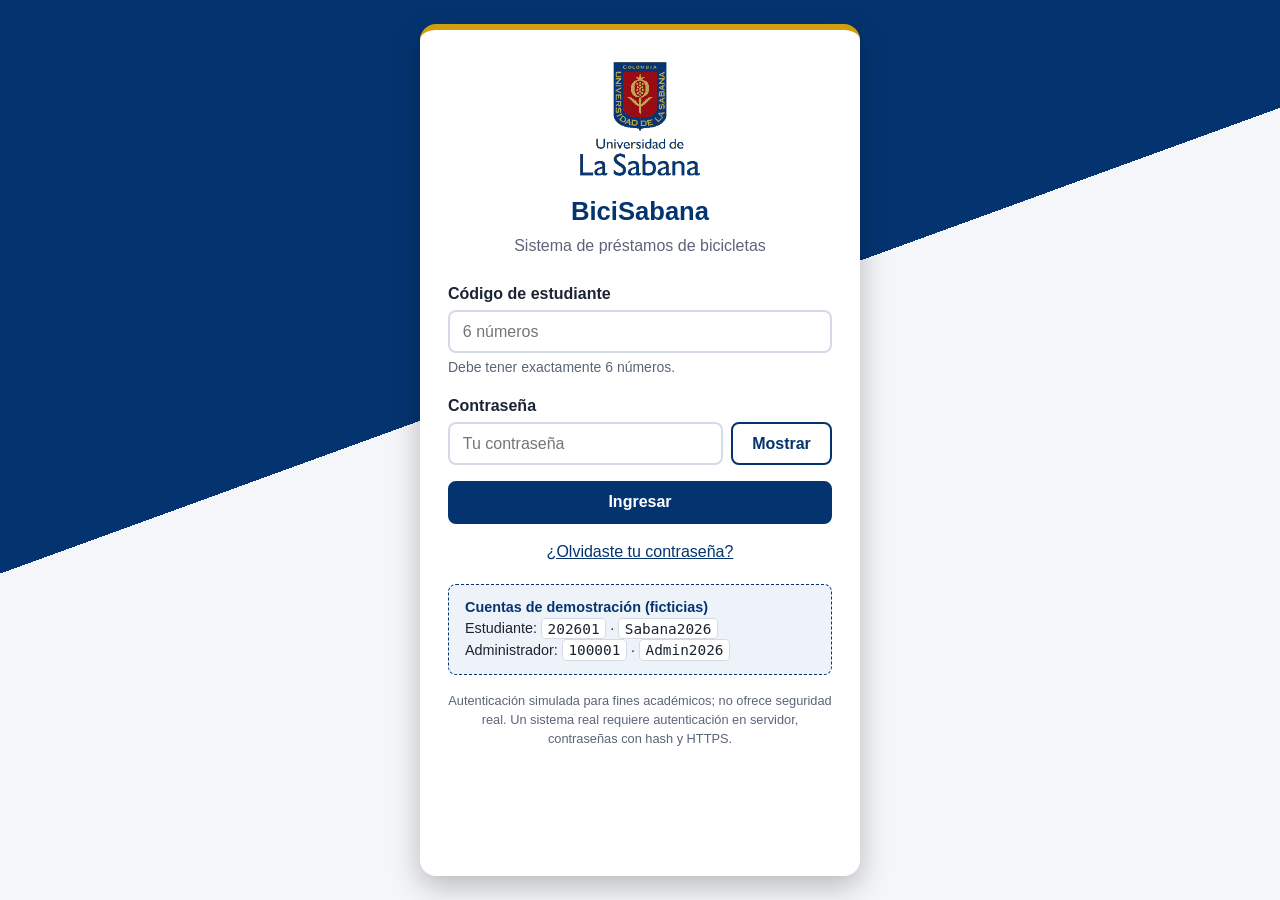
==== index.html @ 3905d055 "Mockup BiciSabana con inicio de sesion simulado, logo y paleta de La Sabana" ====
<!DOCTYPE html>
<html lang="es">
<head>
  <meta charset="utf-8">
  <meta name="viewport" content="width=device-width, initial-scale=1">
  <title>Iniciar sesión · BiciSabana</title>
  <meta name="description" content="Mockup académico del Sistema de Préstamos de BiciSabana (caso ficticio).">
  <link rel="stylesheet" href="css/styles.css">
</head>
<body class="login-pagina">
  <a class="skip" href="#formulario">Saltar al formulario</a>
  <main class="login-tarjeta">
    <img class="logo" src="assets/logo.png" alt="Escudo de la Universidad de La Sabana">
    <h1>BiciSabana</h1>
    <p class="sub">Sistema de préstamos de bicicletas</p>

    <div id="mensaje" class="msg" role="alert" aria-live="assertive"></div>

    <form id="formulario" novalidate>
      <div class="campo">
        <label for="codigo">Código de estudiante</label>
        <input id="codigo" type="text" inputmode="numeric" maxlength="6" autocomplete="username" aria-describedby="ayuda-codigo" placeholder="6 números">
        <p id="ayuda-codigo" class="ayuda">Debe tener exactamente 6 números.</p>
      </div>
      <div class="campo">
        <label for="clave">Contraseña</label>
        <div class="fila-pass">
          <input id="clave" type="password" autocomplete="current-password" placeholder="Tu contraseña">
          <button type="button" id="ver" class="btn sec" aria-pressed="false" aria-controls="clave">Mostrar</button>
        </div>
      </div>
      <button type="submit" id="entrar" class="btn" style="width:100%">Ingresar</button>
      <p style="text-align:center;margin:1rem 0 0"><button type="button" id="olvido" class="btn link">¿Olvidaste tu contraseña?</button></p>
    </form>

    <div class="demo" aria-label="Cuentas de demostración">
      <strong>Cuentas de demostración (ficticias)</strong><br>
      Estudiante: <code>202601</code> · <code>Sabana2026</code><br>
      Administrador: <code>100001</code> · <code>Admin2026</code>
    </div>
    <p class="aviso-seg">Autenticación simulada para fines académicos; no ofrece seguridad real. Un sistema real requiere autenticación en servidor, contraseñas con hash y HTTPS.</p>
  </main>

  <script src="js/datos.js"></script>
  <script src="js/auth.js"></script>
  <script>
    (function () {
      if (Auth.sesion()) { window.location.replace("app.html"); return; }

      const msg = document.getElementById("mensaje");
      const mostrar = (tipo, texto) => { msg.className = "msg " + tipo; msg.textContent = texto; };

      // Mensajes por redirección (inactividad o acceso sin sesión)
      const motivo = new URLSearchParams(location.search).get("motivo");
      if (motivo === "inactividad") mostrar("aviso", "Tu sesión se cerró por inactividad. Ingresa de nuevo.");
      if (motivo === "protegida") mostrar("aviso", "Inicia sesión para ver esa pantalla.");
      if (motivo === "salida") mostrar("ok", "Cerraste sesión correctamente. ¡Hasta pronto!");

      const clave = document.getElementById("clave");
      const ver = document.getElementById("ver");
      ver.addEventListener("click", () => {
        const oculto = clave.type === "password";
        clave.type = oculto ? "text" : "password";
        ver.textContent = oculto ? "Ocultar" : "Mostrar";
        ver.setAttribute("aria-pressed", String(oculto));
      });

      document.getElementById("olvido").addEventListener("click", () =>
        mostrar("aviso", "Función simulada: en el sistema real se enviaría un enlace de recuperación a tu correo institucional."));

      const boton = document.getElementById("entrar");
      let reloj;
      function vigilarBloqueo() {
        clearInterval(reloj);
        const actualizar = () => {
          const s = Auth.segundosBloqueo();
          boton.disabled = s > 0;
          if (s > 0) mostrar("aviso", `Demasiados intentos. Intenta de nuevo en ${s} segundos.`);
          else if (msg.textContent.startsWith("Demasiados")) { mostrar("ok", "Ya puedes intentarlo de nuevo."); clearInterval(reloj); }
        };
        actualizar();
        if (Auth.segundosBloqueo() > 0) reloj = setInterval(actualizar, 1000);
      }
      vigilarBloqueo();

      document.getElementById("formulario").addEventListener("submit", async (e) => {
        e.preventDefault();
        boton.disabled = true;
        try {
          const r = await Auth.iniciarSesion(document.getElementById("codigo").value, clave.value);
          if (r.ok) { window.location.href = "app.html"; return; }
          mostrar(r.tipo, r.mensaje);
          clave.value = "";
        } catch (err) {
          mostrar("error", "Algo salió mal. Intenta de nuevo.");
        }
        boton.disabled = false;
        vigilarBloqueo();
      });
    })();
  </script>
</body>
</html>
---- css/styles.css ----
/* BiciSabana · Mockup académico · Paleta extraída del logo de la Universidad de La Sabana */
:root {
  --azul: #043470;        /* primario: encabezados, botones, estado Disponible */
  --azul-osc: #02234d;
  --rojo: #9c080c;        /* acento fuerte: alertas, estado Prestada */
  --dorado: #d0a00c;      /* acento: detalles y foco (sobre azul o como borde) */
  --blanco: #ffffff;
  --fondo: #f4f6fa;
  --texto: #1b2433;
  --gris: #5b6577;
  --borde: #d5dbe6;
  --radio: 12px;
  --sombra: 0 2px 10px rgba(4, 52, 112, .12);
}
* { box-sizing: border-box; }
html { scroll-padding-top: 1rem; }
body {
  margin: 0; font-family: "Segoe UI", Roboto, "Helvetica Neue", Arial, sans-serif;
  background: var(--fondo); color: var(--texto); line-height: 1.5; min-height: 100vh;
  display: flex; flex-direction: column;
}
img { max-width: 100%; height: auto; }
:focus-visible { outline: 3px solid var(--dorado); outline-offset: 2px; }
.skip { position: absolute; left: -999px; top: 0; background: var(--dorado); color: #000; padding: .5rem 1rem; z-index: 10; }
.skip:focus { left: 0; }

/* Botones */
.btn {
  background: var(--azul); color: var(--blanco); border: 2px solid var(--azul);
  padding: .65rem 1.2rem; border-radius: 8px; font-size: 1rem; font-weight: 600; cursor: pointer;
}
.btn:hover { background: var(--azul-osc); }
.btn:disabled { opacity: .55; cursor: not-allowed; }
.btn.sec { background: var(--blanco); color: var(--azul); }
.btn.sec:hover { background: #e8eef8; }
.btn.peligro { background: var(--rojo); border-color: var(--rojo); }
.btn.link { background: none; border: none; color: var(--azul); text-decoration: underline; padding: 0; font-weight: 500; }

/* Formularios */
label { display: block; font-weight: 600; margin-bottom: .25rem; }
input[type=text], input[type=password], input[type=search] {
  width: 100%; padding: .65rem .8rem; border: 2px solid var(--borde); border-radius: 8px;
  font-size: 1rem; background: var(--blanco); color: var(--texto);
}
input:focus { border-color: var(--azul); }
.campo { margin-bottom: 1rem; }
.ayuda { color: var(--gris); font-size: .875rem; margin: .25rem 0 0; }
.fila-pass { display: flex; gap: .5rem; }
.fila-pass .btn { white-space: nowrap; }

/* Mensajes */
.msg { padding: .75rem 1rem; border-radius: 8px; margin: 1rem 0; border-left: 6px solid; font-weight: 500; }
.msg:empty { display: none; }
.msg.ok { background: #e6eefb; border-color: var(--azul); color: var(--azul-osc); }
.msg.aviso { background: #fff6dc; border-color: var(--dorado); color: #5a4300; }
.msg.error { background: #fbe9ea; border-color: var(--rojo); color: #6e0508; }

/* Login */
.login-pagina { align-items: center; justify-content: center; padding: 1.5rem;
  background: linear-gradient(160deg, var(--azul) 0 42%, var(--fondo) 42% 100%); }
.login-tarjeta { background: var(--blanco); width: 100%; max-width: 440px; border-radius: 16px;
  box-shadow: 0 10px 30px rgba(0,0,0,.25); padding: 2rem 1.75rem; border-top: 6px solid var(--dorado); }
.login-tarjeta .logo { display: block; margin: 0 auto 1rem; width: 120px; }
.login-tarjeta h1 { text-align: center; color: var(--azul); margin: 0 0 .25rem; font-size: 1.6rem; }
.login-tarjeta .sub { text-align: center; color: var(--gris); margin: 0 0 1.5rem; }
.demo { background: #eef2f9; border: 1px dashed var(--azul); border-radius: 8px; padding: .75rem 1rem; margin-top: 1.25rem; font-size: .9rem; }
.demo strong { color: var(--azul); }
.demo code { background: var(--blanco); padding: .1rem .35rem; border-radius: 4px; border: 1px solid var(--borde); }
.aviso-seg { font-size: .8rem; color: var(--gris); margin-top: 1rem; text-align: center; }

/* Panel */
.encabezado { background: var(--azul); color: var(--blanco); border-bottom: 5px solid var(--dorado);
  display: flex; flex-wrap: wrap; align-items: center; justify-content: space-between; gap: .75rem; padding: .6rem 1.25rem; }
.marca { display: flex; align-items: center; gap: .75rem; }
.marca img { height: 54px; background: var(--blanco); border-radius: 8px; padding: 4px; }
.marca h1 { font-size: 1.3rem; margin: 0; }
.marca small { display: block; color: #cfd9ec; }
.usuario { display: flex; align-items: center; gap: .75rem; flex-wrap: wrap; }
.chip { background: rgba(255,255,255,.14); padding: .3rem .8rem; border-radius: 999px; font-size: .9rem; }
.chip b { color: var(--dorado); }
.encabezado .btn.sec { padding: .4rem .9rem; }

.menu { background: var(--blanco); border-bottom: 1px solid var(--borde); display: flex; gap: .25rem;
  overflow-x: auto; padding: .4rem 1rem; box-shadow: var(--sombra); }
.menu button { background: none; border: none; padding: .6rem 1rem; font-size: .97rem; font-weight: 600;
  color: var(--azul); cursor: pointer; border-bottom: 3px solid transparent; white-space: nowrap; border-radius: 6px 6px 0 0; }
.menu button:hover { background: #eef2f9; }
.menu button[aria-current=page] { border-bottom-color: var(--rojo); background: #eef2f9; }

main { flex: 1; width: 100%; max-width: 1000px; margin: 0 auto; padding: 1.5rem 1rem 2rem; }
.tarjeta { background: var(--blanco); border-radius: var(--radio); box-shadow: var(--sombra); padding: 1.25rem 1.5rem; margin-bottom: 1.25rem; }
h2 { color: var(--azul); margin-top: 0; }
.cuadro-tabla { overflow-x: auto; }
table { width: 100%; border-collapse: collapse; min-width: 420px; }
caption { text-align: left; color: var(--gris); font-size: .875rem; padding-bottom: .5rem; }
th, td { text-align: left; padding: .6rem .75rem; border-bottom: 1px solid var(--borde); }
th { background: var(--azul); color: var(--blanco); }
.insignia { display: inline-block; padding: .15rem .65rem; border-radius: 999px; font-size: .85rem; font-weight: 700; border: 2px solid; }
.insignia.d { color: var(--azul); border-color: var(--azul); background: #e6eefb; }
.insignia.p { color: var(--rojo); border-color: var(--rojo); background: #fbe9ea; }

.totales { display: grid; grid-template-columns: repeat(auto-fit, minmax(170px, 1fr)); gap: 1rem; }
.total { background: var(--blanco); border-radius: var(--radio); box-shadow: var(--sombra); padding: 1rem; border-top: 5px solid var(--azul); text-align: center; }
.total.rojo { border-top-color: var(--rojo); }
.total.oro { border-top-color: var(--dorado); }
.total .num { font-size: 2.2rem; font-weight: 800; color: var(--azul); line-height: 1.1; }
.total.rojo .num { color: var(--rojo); }
.total .et { color: var(--gris); font-size: .9rem; }

.mapa { display: grid; grid-template-columns: repeat(10, minmax(46px, 1fr)); gap: .4rem; min-width: 540px; }
.puesto { text-align: center; border-radius: 8px; padding: .45rem .1rem; font-size: .75rem; font-weight: 700; border: 2px solid; }
.puesto span { display: block; font-size: 1.1rem; }
.puesto.d { background: #e6eefb; border-color: var(--azul); color: var(--azul); }
.puesto.p { background: var(--rojo); border-color: var(--rojo); color: var(--blanco); }
.leyenda { display: flex; gap: 1rem; flex-wrap: wrap; margin-top: .75rem; color: var(--gris); font-size: .9rem; }

.pie { background: var(--azul-osc); color: #cfd9ec; text-align: center; padding: 1rem; font-size: .85rem; border-top: 4px solid var(--dorado); }
.pie img { height: 40px; background: var(--blanco); border-radius: 6px; padding: 3px; vertical-align: middle; margin-right: .5rem; }

@media (max-width: 560px) {
  .marca h1 { font-size: 1.1rem; }
  .marca img { height: 44px; }
  main { padding: 1rem .6rem 1.5rem; }
}
@media (prefers-reduced-motion: reduce) { * { transition: none !important; animation: none !important; } }
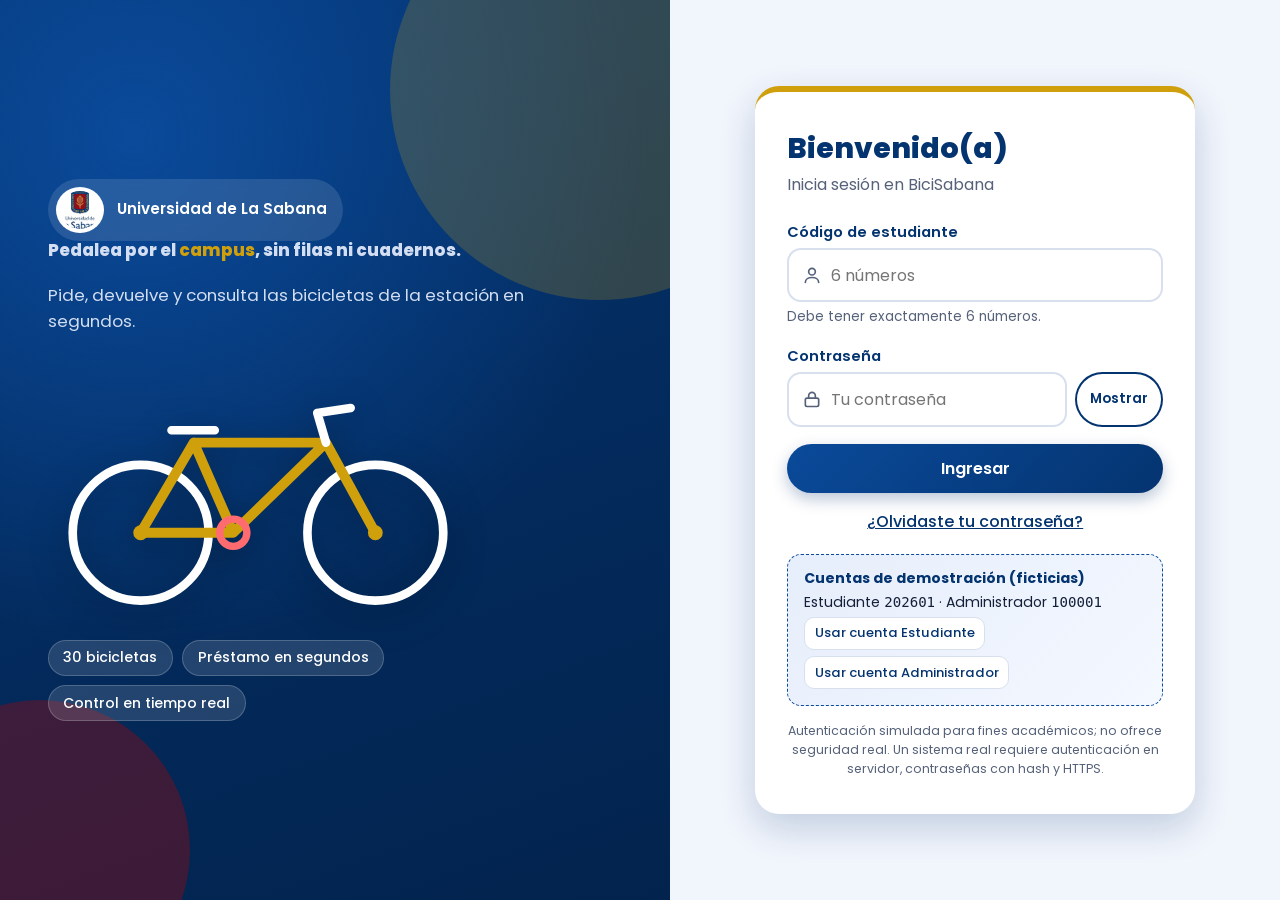
==== commit 2eec4d4c: "Rediseno visual: login dividido, inicio con tarjetas, bicicletas en tarjetas, mapa y totales mejorad" ====
--- a/index.html
+++ b/index.html
@@ -5,41 +5,77 @@
   <meta name="viewport" content="width=device-width, initial-scale=1">
   <title>Iniciar sesión · BiciSabana</title>
   <meta name="description" content="Mockup académico del Sistema de Préstamos de BiciSabana (caso ficticio).">
+  <link rel="preconnect" href="https://fonts.googleapis.com">
+  <link rel="preconnect" href="https://fonts.gstatic.com" crossorigin>
+  <link rel="stylesheet" href="https://fonts.googleapis.com/css2?family=Poppins:wght@400;500;600;700;800&display=swap">
   <link rel="stylesheet" href="css/styles.css">
 </head>
 <body class="login-pagina">
   <a class="skip" href="#formulario">Saltar al formulario</a>
-  <main class="login-tarjeta">
-    <img class="logo" src="assets/logo.png" alt="Escudo de la Universidad de La Sabana">
-    <h1>BiciSabana</h1>
-    <p class="sub">Sistema de préstamos de bicicletas</p>
+  <div class="login-grid">
 
-    <div id="mensaje" class="msg" role="alert" aria-live="assertive"></div>
+    <aside class="hero">
+      <div class="hero-in">
+        <div class="hero-logo"><img src="assets/logo.png" alt="Escudo de la Universidad de La Sabana"><span>Universidad de La Sabana</span></div>
+        <p class="hero-titulo">Pedalea por el <span>campus</span>, sin filas ni cuadernos.</p>
+        <p>Pide, devuelve y consulta las bicicletas de la estación en segundos.</p>
+        <svg class="hero-bici" viewBox="0 0 340 200" role="img" aria-label="Ilustración de una bicicleta">
+          <g fill="none" stroke-linecap="round" stroke-linejoin="round">
+            <circle cx="75" cy="135" r="55" stroke="#ffffff" stroke-width="7"/>
+            <circle cx="265" cy="135" r="55" stroke="#ffffff" stroke-width="7"/>
+            <circle cx="75" cy="135" r="6" fill="#d0a00c" stroke="none"/>
+            <circle cx="265" cy="135" r="6" fill="#d0a00c" stroke="none"/>
+            <path d="M75 135 L150 135 L118 62 L75 135 M118 62 L225 62 L150 135 M225 62 L265 135" stroke="#d0a00c" stroke-width="8"/>
+            <path d="M225 62 L218 38 L245 34 M100 52 L135 52" stroke="#ffffff" stroke-width="7"/>
+            <circle cx="150" cy="135" r="11" stroke="#ff6b6f" stroke-width="6"/>
+          </g>
+        </svg>
+        <ul class="hero-datos">
+          <li>30 bicicletas</li><li>Préstamo en segundos</li><li>Control en tiempo real</li>
+        </ul>
+      </div>
+    </aside>
 
-    <form id="formulario" novalidate>
-      <div class="campo">
-        <label for="codigo">Código de estudiante</label>
-        <input id="codigo" type="text" inputmode="numeric" maxlength="6" autocomplete="username" aria-describedby="ayuda-codigo" placeholder="6 números">
-        <p id="ayuda-codigo" class="ayuda">Debe tener exactamente 6 números.</p>
+    <main class="login-panel">
+      <div class="login-tarjeta">
+        <h1>Bienvenido(a)</h1>
+        <p class="sub">Inicia sesión en BiciSabana</p>
+
+        <div id="mensaje" class="msg" role="alert" aria-live="assertive"></div>
+
+        <form id="formulario" novalidate>
+          <div class="campo">
+            <label for="codigo">Código de estudiante</label>
+            <div class="con-icono">
+              <span class="ico" aria-hidden="true"><svg viewBox="0 0 24 24"><circle cx="12" cy="8" r="4"/><path d="M4 21c0-4 4-6 8-6s8 2 8 6"/></svg></span>
+              <input id="codigo" type="text" inputmode="numeric" maxlength="6" autocomplete="username" aria-describedby="ayuda-codigo" placeholder="6 números">
+            </div>
+            <p id="ayuda-codigo" class="ayuda">Debe tener exactamente 6 números.</p>
+          </div>
+          <div class="campo">
+            <label for="clave">Contraseña</label>
+            <div class="fila-pass">
+              <div class="con-icono">
+                <span class="ico" aria-hidden="true"><svg viewBox="0 0 24 24"><rect x="4" y="11" width="16" height="10" rx="2"/><path d="M8 11V8a4 4 0 0 1 8 0v3"/></svg></span>
+                <input id="clave" type="password" autocomplete="current-password" placeholder="Tu contraseña">
+              </div>
+              <button type="button" id="ver" class="btn sec mini" aria-pressed="false" aria-controls="clave">Mostrar</button>
+            </div>
+          </div>
+          <button type="submit" id="entrar" class="btn" style="width:100%">Ingresar</button>
+          <p style="text-align:center;margin:1rem 0 0"><button type="button" id="olvido" class="btn link">¿Olvidaste tu contraseña?</button></p>
+        </form>
+
+        <div class="demo">
+          <strong>Cuentas de demostración (ficticias)</strong>
+          Estudiante <code>202601</code> · Administrador <code>100001</code><br>
+          <button type="button" data-cod="202601" data-clave="Sabana2026">Usar cuenta Estudiante</button>
+          <button type="button" data-cod="100001" data-clave="Admin2026">Usar cuenta Administrador</button>
+        </div>
+        <p class="aviso-seg">Autenticación simulada para fines académicos; no ofrece seguridad real. Un sistema real requiere autenticación en servidor, contraseñas con hash y HTTPS.</p>
       </div>
-      <div class="campo">
-        <label for="clave">Contraseña</label>
-        <div class="fila-pass">
-          <input id="clave" type="password" autocomplete="current-password" placeholder="Tu contraseña">
-          <button type="button" id="ver" class="btn sec" aria-pressed="false" aria-controls="clave">Mostrar</button>
-        </div>
-      </div>
-      <button type="submit" id="entrar" class="btn" style="width:100%">Ingresar</button>
-      <p style="text-align:center;margin:1rem 0 0"><button type="button" id="olvido" class="btn link">¿Olvidaste tu contraseña?</button></p>
-    </form>
-
-    <div class="demo" aria-label="Cuentas de demostración">
-      <strong>Cuentas de demostración (ficticias)</strong><br>
-      Estudiante: <code>202601</code> · <code>Sabana2026</code><br>
-      Administrador: <code>100001</code> · <code>Admin2026</code>
-    </div>
-    <p class="aviso-seg">Autenticación simulada para fines académicos; no ofrece seguridad real. Un sistema real requiere autenticación en servidor, contraseñas con hash y HTTPS.</p>
-  </main>
+    </main>
+  </div>
 
   <script src="js/datos.js"></script>
   <script src="js/auth.js"></script>
@@ -50,12 +86,13 @@
       const msg = document.getElementById("mensaje");
       const mostrar = (tipo, texto) => { msg.className = "msg " + tipo; msg.textContent = texto; };
 
-      // Mensajes por redirección (inactividad o acceso sin sesión)
+      // Mensajes por redirección (inactividad, acceso sin sesión o salida)
       const motivo = new URLSearchParams(location.search).get("motivo");
       if (motivo === "inactividad") mostrar("aviso", "Tu sesión se cerró por inactividad. Ingresa de nuevo.");
       if (motivo === "protegida") mostrar("aviso", "Inicia sesión para ver esa pantalla.");
       if (motivo === "salida") mostrar("ok", "Cerraste sesión correctamente. ¡Hasta pronto!");
 
+      const codigo = document.getElementById("codigo");
       const clave = document.getElementById("clave");
       const ver = document.getElementById("ver");
       ver.addEventListener("click", () => {
@@ -64,6 +101,11 @@
         ver.textContent = oculto ? "Ocultar" : "Mostrar";
         ver.setAttribute("aria-pressed", String(oculto));
       });
+
+      // Atajo de demostración: rellena el formulario con la cuenta ficticia elegida
+      document.querySelectorAll(".demo button").forEach(b => b.addEventListener("click", () => {
+        codigo.value = b.dataset.cod; clave.value = b.dataset.clave; clave.focus();
+      }));
 
       document.getElementById("olvido").addEventListener("click", () =>
         mostrar("aviso", "Función simulada: en el sistema real se enviaría un enlace de recuperación a tu correo institucional."));
@@ -87,7 +129,7 @@
         e.preventDefault();
         boton.disabled = true;
         try {
-          const r = await Auth.iniciarSesion(document.getElementById("codigo").value, clave.value);
+          const r = await Auth.iniciarSesion(codigo.value, clave.value);
           if (r.ok) { window.location.href = "app.html"; return; }
           mostrar(r.tipo, r.mensaje);
           clave.value = "";
--- a/css/styles.css
+++ b/css/styles.css
@@ -1,125 +1,249 @@
 /* BiciSabana · Mockup académico · Paleta extraída del logo de la Universidad de La Sabana */
 :root {
-  --azul: #043470;        /* primario: encabezados, botones, estado Disponible */
+  --azul: #043470;
   --azul-osc: #02234d;
-  --rojo: #9c080c;        /* acento fuerte: alertas, estado Prestada */
-  --dorado: #d0a00c;      /* acento: detalles y foco (sobre azul o como borde) */
+  --azul-med: #0a4a9a;
+  --azul-claro: #e6eefb;
+  --rojo: #9c080c;
+  --rojo-claro: #fbe9ea;
+  --dorado: #d0a00c;
+  --dorado-claro: #fff4cf;
   --blanco: #ffffff;
-  --fondo: #f4f6fa;
-  --texto: #1b2433;
-  --gris: #5b6577;
-  --borde: #d5dbe6;
-  --radio: 12px;
-  --sombra: 0 2px 10px rgba(4, 52, 112, .12);
+  --fondo: #f1f5fc;
+  --texto: #14203a;
+  --gris: #56627a;
+  --borde: #d8e0ee;
+  --radio: 18px;
+  --sombra: 0 4px 18px rgba(4, 52, 112, .10);
+  --sombra-alta: 0 14px 36px rgba(4, 52, 112, .20);
+  --fuente: "Poppins", "Segoe UI", Roboto, "Helvetica Neue", Arial, sans-serif;
 }
 * { box-sizing: border-box; }
 html { scroll-padding-top: 1rem; }
 body {
-  margin: 0; font-family: "Segoe UI", Roboto, "Helvetica Neue", Arial, sans-serif;
-  background: var(--fondo); color: var(--texto); line-height: 1.5; min-height: 100vh;
-  display: flex; flex-direction: column;
-}
-img { max-width: 100%; height: auto; }
+  margin: 0; font-family: var(--fuente); color: var(--texto); line-height: 1.5; min-height: 100vh;
+  background: var(--fondo); display: flex; flex-direction: column;
+}
+img, svg { max-width: 100%; }
 :focus-visible { outline: 3px solid var(--dorado); outline-offset: 2px; }
-.skip { position: absolute; left: -999px; top: 0; background: var(--dorado); color: #000; padding: .5rem 1rem; z-index: 10; }
+.skip { position: absolute; left: -999px; top: 0; background: var(--dorado); color: #000; padding: .5rem 1rem; z-index: 100; border-radius: 0 0 8px 0; }
 .skip:focus { left: 0; }
-
-/* Botones */
+.ico { display: inline-flex; width: 1.25em; height: 1.25em; vertical-align: -.25em; flex: none; }
+.ico svg { width: 100%; height: 100%; fill: none; stroke: currentColor; stroke-width: 2; stroke-linecap: round; stroke-linejoin: round; }
+
+/* ---------- Botones ---------- */
 .btn {
-  background: var(--azul); color: var(--blanco); border: 2px solid var(--azul);
-  padding: .65rem 1.2rem; border-radius: 8px; font-size: 1rem; font-weight: 600; cursor: pointer;
-}
-.btn:hover { background: var(--azul-osc); }
-.btn:disabled { opacity: .55; cursor: not-allowed; }
-.btn.sec { background: var(--blanco); color: var(--azul); }
-.btn.sec:hover { background: #e8eef8; }
-.btn.peligro { background: var(--rojo); border-color: var(--rojo); }
-.btn.link { background: none; border: none; color: var(--azul); text-decoration: underline; padding: 0; font-weight: 500; }
-
-/* Formularios */
-label { display: block; font-weight: 600; margin-bottom: .25rem; }
+  display: inline-flex; align-items: center; justify-content: center; gap: .5rem;
+  background: linear-gradient(135deg, var(--azul-med), var(--azul)); color: var(--blanco);
+  border: 0; padding: .75rem 1.4rem; border-radius: 999px; font: 600 1rem var(--fuente); cursor: pointer;
+  box-shadow: 0 6px 16px rgba(4, 52, 112, .28); transition: transform .15s, box-shadow .15s, filter .15s;
+}
+.btn:hover { transform: translateY(-2px); box-shadow: 0 10px 22px rgba(4, 52, 112, .34); filter: brightness(1.08); }
+.btn:active { transform: translateY(0); }
+.btn:disabled { opacity: .55; cursor: not-allowed; transform: none; box-shadow: none; }
+.btn.sec { background: var(--blanco); color: var(--azul); box-shadow: inset 0 0 0 2px var(--azul); }
+.btn.sec:hover { background: var(--azul-claro); }
+.btn.oro { background: linear-gradient(135deg, #e8b92a, var(--dorado)); color: #2a1f00; box-shadow: 0 6px 16px rgba(208, 160, 12, .35); }
+.btn.rojo { background: linear-gradient(135deg, #c40f15, var(--rojo)); box-shadow: 0 6px 16px rgba(156, 8, 12, .3); }
+.btn.mini { padding: .4rem .95rem; font-size: .85rem; }
+.btn.link { background: none; box-shadow: none; color: var(--azul); text-decoration: underline; padding: 0; font-weight: 500; }
+.btn.link:hover { transform: none; box-shadow: none; filter: none; }
+
+/* ---------- Formularios ---------- */
+label { display: block; font-weight: 600; font-size: .92rem; margin-bottom: .3rem; color: var(--azul); }
 input[type=text], input[type=password], input[type=search] {
-  width: 100%; padding: .65rem .8rem; border: 2px solid var(--borde); border-radius: 8px;
-  font-size: 1rem; background: var(--blanco); color: var(--texto);
-}
-input:focus { border-color: var(--azul); }
-.campo { margin-bottom: 1rem; }
-.ayuda { color: var(--gris); font-size: .875rem; margin: .25rem 0 0; }
+  width: 100%; padding: .8rem 1rem; border: 2px solid var(--borde); border-radius: 14px;
+  font: 1rem var(--fuente); background: var(--blanco); color: var(--texto); transition: border-color .15s, box-shadow .15s;
+}
+input:focus { border-color: var(--azul-med); box-shadow: 0 0 0 4px rgba(10, 74, 154, .15); outline: none; }
+input[readonly] { background: #eef2f9; color: var(--gris); }
+.campo { margin-bottom: 1.1rem; }
+.ayuda { color: var(--gris); font-size: .85rem; margin: .3rem 0 0; }
+.con-icono { position: relative; }
+.con-icono .ico { position: absolute; left: .9rem; top: 50%; transform: translateY(-50%); color: var(--gris); pointer-events: none; }
+.con-icono input { padding-left: 2.6rem; }
 .fila-pass { display: flex; gap: .5rem; }
-.fila-pass .btn { white-space: nowrap; }
-
-/* Mensajes */
-.msg { padding: .75rem 1rem; border-radius: 8px; margin: 1rem 0; border-left: 6px solid; font-weight: 500; }
+.fila-pass .con-icono { flex: 1; }
+
+/* ---------- Mensajes y avisos ---------- */
+.msg { padding: .85rem 1.1rem; border-radius: 14px; margin: 1rem 0; border-left: 6px solid; font-weight: 500; }
 .msg:empty { display: none; }
-.msg.ok { background: #e6eefb; border-color: var(--azul); color: var(--azul-osc); }
-.msg.aviso { background: #fff6dc; border-color: var(--dorado); color: #5a4300; }
-.msg.error { background: #fbe9ea; border-color: var(--rojo); color: #6e0508; }
-
-/* Login */
-.login-pagina { align-items: center; justify-content: center; padding: 1.5rem;
-  background: linear-gradient(160deg, var(--azul) 0 42%, var(--fondo) 42% 100%); }
-.login-tarjeta { background: var(--blanco); width: 100%; max-width: 440px; border-radius: 16px;
-  box-shadow: 0 10px 30px rgba(0,0,0,.25); padding: 2rem 1.75rem; border-top: 6px solid var(--dorado); }
-.login-tarjeta .logo { display: block; margin: 0 auto 1rem; width: 120px; }
-.login-tarjeta h1 { text-align: center; color: var(--azul); margin: 0 0 .25rem; font-size: 1.6rem; }
-.login-tarjeta .sub { text-align: center; color: var(--gris); margin: 0 0 1.5rem; }
-.demo { background: #eef2f9; border: 1px dashed var(--azul); border-radius: 8px; padding: .75rem 1rem; margin-top: 1.25rem; font-size: .9rem; }
-.demo strong { color: var(--azul); }
-.demo code { background: var(--blanco); padding: .1rem .35rem; border-radius: 4px; border: 1px solid var(--borde); }
-.aviso-seg { font-size: .8rem; color: var(--gris); margin-top: 1rem; text-align: center; }
-
-/* Panel */
-.encabezado { background: var(--azul); color: var(--blanco); border-bottom: 5px solid var(--dorado);
-  display: flex; flex-wrap: wrap; align-items: center; justify-content: space-between; gap: .75rem; padding: .6rem 1.25rem; }
+.msg.ok { background: var(--azul-claro); border-color: var(--azul); color: var(--azul-osc); }
+.msg.aviso { background: var(--dorado-claro); border-color: var(--dorado); color: #5a4300; }
+.msg.error { background: var(--rojo-claro); border-color: var(--rojo); color: #6e0508; }
+.toasts { position: fixed; top: 1rem; right: 1rem; z-index: 60; display: grid; gap: .6rem; width: min(360px, calc(100vw - 2rem)); }
+.toast { background: var(--blanco); border-radius: 14px; padding: .8rem 1rem; box-shadow: var(--sombra-alta); border-left: 6px solid var(--azul);
+  font-weight: 500; animation: entra .3s ease both; }
+.toast.aviso { border-color: var(--dorado); } .toast.error { border-color: var(--rojo); }
+
+/* ---------- Login ---------- */
+.login-grid { flex: 1; display: grid; grid-template-columns: 1.1fr 1fr; min-height: 100vh; }
+.hero { position: relative; overflow: hidden; color: var(--blanco); padding: 2.5rem 3rem; display: flex; align-items: center;
+  background: radial-gradient(circle at 20% 15%, var(--azul-med) 0, transparent 55%), linear-gradient(160deg, var(--azul) 0, var(--azul-osc) 100%); }
+.hero::before, .hero::after { content: ""; position: absolute; border-radius: 50%; pointer-events: none; }
+.hero::before { width: 420px; height: 420px; right: -140px; top: -120px; background: rgba(208, 160, 12, .22); }
+.hero::after { width: 300px; height: 300px; left: -110px; bottom: -100px; background: rgba(156, 8, 12, .38); }
+.hero-in { position: relative; z-index: 1; max-width: 520px; }
+.hero-logo { display: inline-flex; align-items: center; gap: .8rem; background: rgba(255, 255, 255, .12); backdrop-filter: blur(6px);
+  padding: .5rem 1rem .5rem .5rem; border-radius: 999px; font-weight: 600; font-size: .95rem; }
+.hero-logo img { height: 46px; background: var(--blanco); border-radius: 50%; padding: 4px; }
+.hero-titulo { font-size: clamp(2rem, 4vw, 3.1rem); font-weight: 800; line-height: 1.1; margin: 1.5rem 0 .75rem; }
+.hero-titulo span { color: var(--dorado); }
+.hero p { color: #d3def2; font-size: 1.05rem; margin: 0 0 1.5rem; }
+.hero-bici { width: min(420px, 100%); margin: .5rem 0 1.25rem; filter: drop-shadow(0 10px 18px rgba(0, 0, 0, .3)); animation: flota 4s ease-in-out infinite; }
+.hero-datos { list-style: none; padding: 0; margin: 0; display: flex; flex-wrap: wrap; gap: .6rem; }
+.hero-datos li { background: rgba(255, 255, 255, .13); padding: .4rem .9rem; border-radius: 999px; font-size: .88rem; font-weight: 500; border: 1px solid rgba(255, 255, 255, .2); }
+.login-panel { display: flex; align-items: center; justify-content: center; padding: 2rem 1.25rem; background: var(--fondo); }
+.login-tarjeta { background: var(--blanco); width: 100%; max-width: 440px; border-radius: 24px; box-shadow: var(--sombra-alta); padding: 2.2rem 2rem;
+  border-top: 6px solid var(--dorado); animation: sube .5s ease both; }
+.login-tarjeta h1 { color: var(--azul); margin: 0; font-size: 1.8rem; font-weight: 800; }
+.login-tarjeta .sub { color: var(--gris); margin: .15rem 0 1.5rem; }
+.demo { background: linear-gradient(135deg, var(--azul-claro), #f4f8ff); border: 1px dashed var(--azul-med); border-radius: 14px; padding: .8rem 1rem; margin-top: 1.25rem; font-size: .88rem; }
+.demo strong { color: var(--azul); display: block; margin-bottom: .2rem; }
+.demo button { background: var(--blanco); border: 1px solid var(--borde); border-radius: 10px; padding: .35rem .6rem; margin: .2rem .3rem .2rem 0; cursor: pointer;
+  font: 500 .82rem var(--fuente); color: var(--azul); }
+.demo button:hover { background: var(--dorado-claro); border-color: var(--dorado); }
+.aviso-seg { font-size: .78rem; color: var(--gris); margin: 1rem 0 0; text-align: center; }
+
+/* ---------- Panel: encabezado y navegación ---------- */
+.encabezado { position: sticky; top: 0; z-index: 30; color: var(--blanco); border-bottom: 4px solid var(--dorado);
+  background: linear-gradient(120deg, var(--azul-osc), var(--azul) 55%, var(--azul-med));
+  display: flex; flex-wrap: wrap; align-items: center; justify-content: space-between; gap: .75rem 1rem; padding: .6rem 1.4rem; box-shadow: var(--sombra); }
 .marca { display: flex; align-items: center; gap: .75rem; }
-.marca img { height: 54px; background: var(--blanco); border-radius: 8px; padding: 4px; }
-.marca h1 { font-size: 1.3rem; margin: 0; }
-.marca small { display: block; color: #cfd9ec; }
-.usuario { display: flex; align-items: center; gap: .75rem; flex-wrap: wrap; }
-.chip { background: rgba(255,255,255,.14); padding: .3rem .8rem; border-radius: 999px; font-size: .9rem; }
-.chip b { color: var(--dorado); }
-.encabezado .btn.sec { padding: .4rem .9rem; }
-
-.menu { background: var(--blanco); border-bottom: 1px solid var(--borde); display: flex; gap: .25rem;
-  overflow-x: auto; padding: .4rem 1rem; box-shadow: var(--sombra); }
-.menu button { background: none; border: none; padding: .6rem 1rem; font-size: .97rem; font-weight: 600;
-  color: var(--azul); cursor: pointer; border-bottom: 3px solid transparent; white-space: nowrap; border-radius: 6px 6px 0 0; }
-.menu button:hover { background: #eef2f9; }
-.menu button[aria-current=page] { border-bottom-color: var(--rojo); background: #eef2f9; }
-
-main { flex: 1; width: 100%; max-width: 1000px; margin: 0 auto; padding: 1.5rem 1rem 2rem; }
-.tarjeta { background: var(--blanco); border-radius: var(--radio); box-shadow: var(--sombra); padding: 1.25rem 1.5rem; margin-bottom: 1.25rem; }
-h2 { color: var(--azul); margin-top: 0; }
-.cuadro-tabla { overflow-x: auto; }
-table { width: 100%; border-collapse: collapse; min-width: 420px; }
-caption { text-align: left; color: var(--gris); font-size: .875rem; padding-bottom: .5rem; }
-th, td { text-align: left; padding: .6rem .75rem; border-bottom: 1px solid var(--borde); }
-th { background: var(--azul); color: var(--blanco); }
-.insignia { display: inline-block; padding: .15rem .65rem; border-radius: 999px; font-size: .85rem; font-weight: 700; border: 2px solid; }
-.insignia.d { color: var(--azul); border-color: var(--azul); background: #e6eefb; }
-.insignia.p { color: var(--rojo); border-color: var(--rojo); background: #fbe9ea; }
-
-.totales { display: grid; grid-template-columns: repeat(auto-fit, minmax(170px, 1fr)); gap: 1rem; }
-.total { background: var(--blanco); border-radius: var(--radio); box-shadow: var(--sombra); padding: 1rem; border-top: 5px solid var(--azul); text-align: center; }
-.total.rojo { border-top-color: var(--rojo); }
-.total.oro { border-top-color: var(--dorado); }
-.total .num { font-size: 2.2rem; font-weight: 800; color: var(--azul); line-height: 1.1; }
-.total.rojo .num { color: var(--rojo); }
-.total .et { color: var(--gris); font-size: .9rem; }
-
-.mapa { display: grid; grid-template-columns: repeat(10, minmax(46px, 1fr)); gap: .4rem; min-width: 540px; }
-.puesto { text-align: center; border-radius: 8px; padding: .45rem .1rem; font-size: .75rem; font-weight: 700; border: 2px solid; }
-.puesto span { display: block; font-size: 1.1rem; }
-.puesto.d { background: #e6eefb; border-color: var(--azul); color: var(--azul); }
-.puesto.p { background: var(--rojo); border-color: var(--rojo); color: var(--blanco); }
-.leyenda { display: flex; gap: 1rem; flex-wrap: wrap; margin-top: .75rem; color: var(--gris); font-size: .9rem; }
-
-.pie { background: var(--azul-osc); color: #cfd9ec; text-align: center; padding: 1rem; font-size: .85rem; border-top: 4px solid var(--dorado); }
-.pie img { height: 40px; background: var(--blanco); border-radius: 6px; padding: 3px; vertical-align: middle; margin-right: .5rem; }
-
-@media (max-width: 560px) {
-  .marca h1 { font-size: 1.1rem; }
-  .marca img { height: 44px; }
-  main { padding: 1rem .6rem 1.5rem; }
-}
-@media (prefers-reduced-motion: reduce) { * { transition: none !important; animation: none !important; } }
+.marca img { height: 48px; background: var(--blanco); border-radius: 50%; padding: 4px; }
+.marca h1 { font-size: 1.25rem; font-weight: 800; margin: 0; line-height: 1.1; }
+.marca small { color: #cbd8ef; font-size: .75rem; }
+.usuario { display: flex; align-items: center; gap: .6rem; }
+.chip { background: rgba(255, 255, 255, .14); padding: .35rem .9rem; border-radius: 999px; font-size: .85rem; display: inline-flex; align-items: center; gap: .45rem; }
+.chip b { background: var(--dorado); color: #2a1f00; padding: .05rem .55rem; border-radius: 999px; font-size: .72rem; }
+.encabezado .btn.sec { padding: .4rem .95rem; font-size: .85rem; background: transparent; color: var(--blanco); box-shadow: inset 0 0 0 2px rgba(255, 255, 255, .6); }
+.encabezado .btn.sec:hover { background: rgba(255, 255, 255, .16); }
+.menu { display: flex; gap: .3rem; order: 3; flex: 1 1 100%; overflow-x: auto; padding: .15rem 0 .25rem; }
+.menu button { display: inline-flex; align-items: center; gap: .45rem; background: transparent; color: #dbe5f7; border: 0; padding: .55rem 1rem; border-radius: 999px;
+  font: 600 .9rem var(--fuente); cursor: pointer; white-space: nowrap; transition: background .15s, color .15s; }
+.menu button:hover { background: rgba(255, 255, 255, .14); color: var(--blanco); }
+.menu button[aria-current=page] { background: var(--dorado); color: #2a1f00; }
+
+/* ---------- Contenido ---------- */
+main { flex: 1; width: 100%; max-width: 1060px; margin: 0 auto; padding: 1.5rem 1rem 2.5rem; }
+.vista-anim { animation: sube .35s ease both; }
+.tarjeta { background: var(--blanco); border-radius: var(--radio); box-shadow: var(--sombra); padding: 1.4rem 1.6rem; margin-bottom: 1.25rem; }
+h2.titulo { color: var(--azul); margin: 0 0 .2rem; font-size: 1.5rem; font-weight: 800; display: flex; align-items: center; gap: .6rem; }
+.subtitulo { color: var(--gris); margin: 0 0 1.1rem; }
+
+.bienvenida { color: var(--blanco); border-radius: var(--radio); padding: 1.6rem 1.8rem; margin-bottom: 1.25rem; position: relative; overflow: hidden;
+  background: linear-gradient(120deg, var(--azul), var(--azul-med)); box-shadow: var(--sombra-alta); }
+.bienvenida::after { content: ""; position: absolute; width: 260px; height: 260px; right: -70px; top: -90px; border-radius: 50%; background: rgba(208, 160, 12, .35); }
+.bienvenida h2 { margin: 0; font-size: 1.7rem; font-weight: 800; position: relative; z-index: 1; }
+.bienvenida p { margin: .3rem 0 0; color: #d3def2; position: relative; z-index: 1; }
+
+.stats { display: grid; grid-template-columns: repeat(auto-fit, minmax(190px, 1fr)); gap: 1rem; margin-bottom: 1.25rem; }
+.stat { background: var(--blanco); border-radius: var(--radio); box-shadow: var(--sombra); padding: 1.1rem 1.2rem; display: flex; gap: .9rem; align-items: center; transition: transform .2s; }
+.stat:hover { transform: translateY(-3px); }
+.stat .ico-caja { width: 52px; height: 52px; border-radius: 16px; display: grid; place-items: center; font-size: 1.5rem; flex: none; background: var(--azul-claro); color: var(--azul); }
+.stat.rojo .ico-caja { background: var(--rojo-claro); color: var(--rojo); }
+.stat.oro .ico-caja { background: var(--dorado-claro); color: #8a6a00; }
+.stat .num { font-size: 1.9rem; font-weight: 800; line-height: 1; color: var(--azul); }
+.stat.rojo .num { color: var(--rojo); }
+.stat .et { color: var(--gris); font-size: .85rem; }
+.barra { height: 10px; background: var(--azul-claro); border-radius: 999px; overflow: hidden; margin-top: .6rem; }
+.barra i { display: block; height: 100%; border-radius: 999px; background: linear-gradient(90deg, var(--dorado), var(--rojo)); transition: width .6s ease; }
+
+.acciones { display: grid; grid-template-columns: repeat(auto-fit, minmax(210px, 1fr)); gap: 1rem; margin-bottom: 1.25rem; }
+.accion { text-align: left; background: var(--blanco); border: 2px solid transparent; border-radius: var(--radio); box-shadow: var(--sombra); padding: 1.2rem; cursor: pointer;
+  font-family: var(--fuente); color: var(--texto); transition: transform .2s, border-color .2s, box-shadow .2s; }
+.accion:hover { transform: translateY(-4px); border-color: var(--dorado); box-shadow: var(--sombra-alta); }
+.accion .ico-caja { width: 48px; height: 48px; border-radius: 14px; display: grid; place-items: center; font-size: 1.4rem; margin-bottom: .7rem; color: var(--blanco);
+  background: linear-gradient(135deg, var(--azul-med), var(--azul)); }
+.accion:nth-child(2) .ico-caja { background: linear-gradient(135deg, #c40f15, var(--rojo)); }
+.accion:nth-child(3) .ico-caja { background: linear-gradient(135deg, #e8b92a, var(--dorado)); color: #2a1f00; }
+.accion strong { display: block; font-size: 1.05rem; color: var(--azul); }
+.accion span.d { color: var(--gris); font-size: .86rem; }
+
+/* ---------- Bicicletas (tarjetas) ---------- */
+.herramientas { display: flex; flex-wrap: wrap; gap: .75rem; align-items: center; margin-bottom: 1rem; }
+.herramientas .buscador { flex: 1 1 240px; }
+.filtros { display: flex; gap: .4rem; flex-wrap: wrap; }
+.filtro { background: var(--blanco); color: var(--azul); border: 2px solid var(--borde); border-radius: 999px; padding: .4rem 1rem; font: 600 .86rem var(--fuente); cursor: pointer; transition: all .15s; }
+.filtro:hover { border-color: var(--azul-med); }
+.filtro[aria-pressed=true] { background: var(--azul); color: var(--blanco); border-color: var(--azul); }
+.rejilla { display: grid; grid-template-columns: repeat(auto-fill, minmax(190px, 1fr)); gap: 1rem; }
+.bici { background: var(--blanco); border-radius: var(--radio); box-shadow: var(--sombra); padding: 1.1rem; position: relative; overflow: hidden; border-top: 5px solid var(--azul);
+  transition: transform .2s, box-shadow .2s; animation: sube .35s ease both; }
+.bici:hover { transform: translateY(-4px); box-shadow: var(--sombra-alta); }
+.bici.p { border-top-color: var(--rojo); }
+.bici .dibujo { color: var(--azul); width: 64px; height: 44px; display: block; margin-bottom: .5rem; }
+.bici.p .dibujo { color: var(--rojo); }
+.bici .codigo { font-size: 1.5rem; font-weight: 800; color: var(--azul); line-height: 1; }
+.bici .color { display: flex; align-items: center; gap: .4rem; color: var(--gris); font-size: .86rem; margin: .3rem 0 .7rem; }
+.punto { width: 14px; height: 14px; border-radius: 50%; border: 2px solid var(--borde); display: inline-block; }
+.insignia { display: inline-flex; align-items: center; gap: .4rem; padding: .2rem .75rem; border-radius: 999px; font-size: .8rem; font-weight: 700; }
+.insignia::before { content: ""; width: 8px; height: 8px; border-radius: 50%; background: currentColor; }
+.insignia.d { color: var(--azul); background: var(--azul-claro); }
+.insignia.d::before { animation: late 1.6s ease-in-out infinite; }
+.insignia.p { color: var(--rojo); background: var(--rojo-claro); }
+.bici .pie-tarjeta { margin-top: .8rem; display: flex; gap: .4rem; flex-wrap: wrap; }
+.etiqueta-tuya { position: absolute; top: .7rem; right: .7rem; background: var(--dorado); color: #2a1f00; font-size: .7rem; font-weight: 700; padding: .1rem .55rem; border-radius: 999px; }
+.vacio { text-align: center; padding: 2rem 1rem; color: var(--gris); }
+
+/* ---------- Formularios de préstamo / devolución ---------- */
+.dos-col { display: grid; grid-template-columns: 1.4fr 1fr; gap: 1.25rem; align-items: start; }
+.lateral { background: linear-gradient(160deg, var(--azul), var(--azul-osc)); color: var(--blanco); border-radius: var(--radio); padding: 1.3rem 1.4rem; box-shadow: var(--sombra); }
+.lateral h3 { margin: 0 0 .6rem; color: var(--dorado); font-size: 1.05rem; }
+.lateral ul { margin: 0; padding-left: 1.1rem; color: #d3def2; font-size: .9rem; }
+.lateral li { margin-bottom: .4rem; }
+.sugeridas { display: flex; flex-wrap: wrap; gap: .4rem; margin-top: .5rem; }
+.sugerida { background: var(--azul-claro); color: var(--azul); border: 0; border-radius: 999px; padding: .3rem .8rem; font: 700 .82rem var(--fuente); cursor: pointer; }
+.sugerida:hover { background: var(--dorado); color: #2a1f00; }
+
+/* ---------- Mapa ---------- */
+.estacion { background: linear-gradient(180deg, #e9effa, #dde6f6); border: 3px dashed var(--borde); border-radius: var(--radio); padding: 1rem; overflow-x: auto; }
+.mapa { display: grid; grid-template-columns: repeat(10, minmax(58px, 1fr)); gap: .55rem; min-width: 620px; }
+.puesto { text-align: center; border-radius: 14px; padding: .55rem .15rem .45rem; font-size: .76rem; font-weight: 700; background: var(--blanco); border-bottom: 5px solid var(--azul);
+  box-shadow: var(--sombra); transition: transform .15s; }
+.puesto:hover { transform: scale(1.08); }
+.puesto svg { display: block; margin: 0 auto .2rem; width: 34px; height: 24px; color: var(--azul); }
+.puesto.p { background: var(--rojo-claro); border-bottom-color: var(--rojo); color: var(--rojo); }
+.puesto.p svg { color: var(--rojo); }
+.puesto small { display: block; font-weight: 600; opacity: .85; }
+.leyenda { display: flex; gap: 1.2rem; flex-wrap: wrap; margin-top: .9rem; color: var(--gris); font-size: .88rem; }
+
+/* ---------- Totales ---------- */
+.anillo-caja { display: flex; align-items: center; gap: 1.5rem; flex-wrap: wrap; }
+.anillo { width: 150px; height: 150px; flex: none; }
+.anillo .fondo { stroke: var(--azul-claro); } .anillo .valor { stroke: url(#grad); transition: stroke-dashoffset .8s ease; }
+.anillo text { font: 800 1.5rem var(--fuente); fill: var(--azul); text-anchor: middle; }
+
+/* ---------- Pie ---------- */
+.pie { background: var(--azul-osc); color: #cbd8ef; text-align: center; padding: 1.1rem; font-size: .83rem; border-top: 4px solid var(--dorado); }
+.pie img { height: 36px; background: var(--blanco); border-radius: 50%; padding: 3px; vertical-align: middle; margin-right: .5rem; }
+
+/* ---------- Animaciones ---------- */
+@keyframes sube { from { opacity: 0; transform: translateY(14px); } to { opacity: 1; transform: none; } }
+@keyframes entra { from { opacity: 0; transform: translateX(24px); } to { opacity: 1; transform: none; } }
+@keyframes flota { 0%, 100% { transform: translateY(0); } 50% { transform: translateY(-10px); } }
+@keyframes late { 0%, 100% { transform: scale(1); opacity: 1; } 50% { transform: scale(1.5); opacity: .5; } }
+@media (prefers-reduced-motion: reduce) { *, *::before, *::after { animation: none !important; transition: none !important; } }
+
+/* ---------- Responsivo ---------- */
+@media (max-width: 900px) {
+  .login-grid { grid-template-columns: 1fr; }
+  .hero { padding: 1.5rem 1.25rem; }
+  .hero-bici, .hero p, .hero-datos { display: none; }
+  .hero-titulo { font-size: 1.6rem; margin: 1rem 0 0; }
+  .dos-col { grid-template-columns: 1fr; }
+}
+@media (max-width: 720px) {
+  body.panel { padding-bottom: 76px; }
+  .menu { position: fixed; left: 0; right: 0; bottom: 0; z-index: 40; background: var(--blanco); box-shadow: 0 -4px 18px rgba(4, 52, 112, .2);
+    justify-content: space-around; padding: .35rem .3rem calc(.35rem + env(safe-area-inset-bottom, 0px)); order: 0; flex: none; gap: 0; border-top: 3px solid var(--dorado); }
+  .menu button { flex-direction: column; gap: .1rem; font-size: .68rem; padding: .4rem .35rem; color: var(--azul); border-radius: 12px; flex: 1; }
+  .menu button:hover { background: var(--azul-claro); color: var(--azul); }
+  .menu .ico { font-size: 1.15rem; }
+  .menu button[aria-current=page] { background: var(--azul); color: var(--blanco); }
+  .encabezado { padding: .5rem .9rem; } .marca h1 { font-size: 1.05rem; } .marca img { height: 40px; }
+  .chip span.nom { display: none; }
+  main { padding: 1rem .7rem 1.5rem; }
+  .bienvenida h2 { font-size: 1.35rem; }
+  .toasts { top: auto; bottom: 90px; right: .5rem; }
+}
